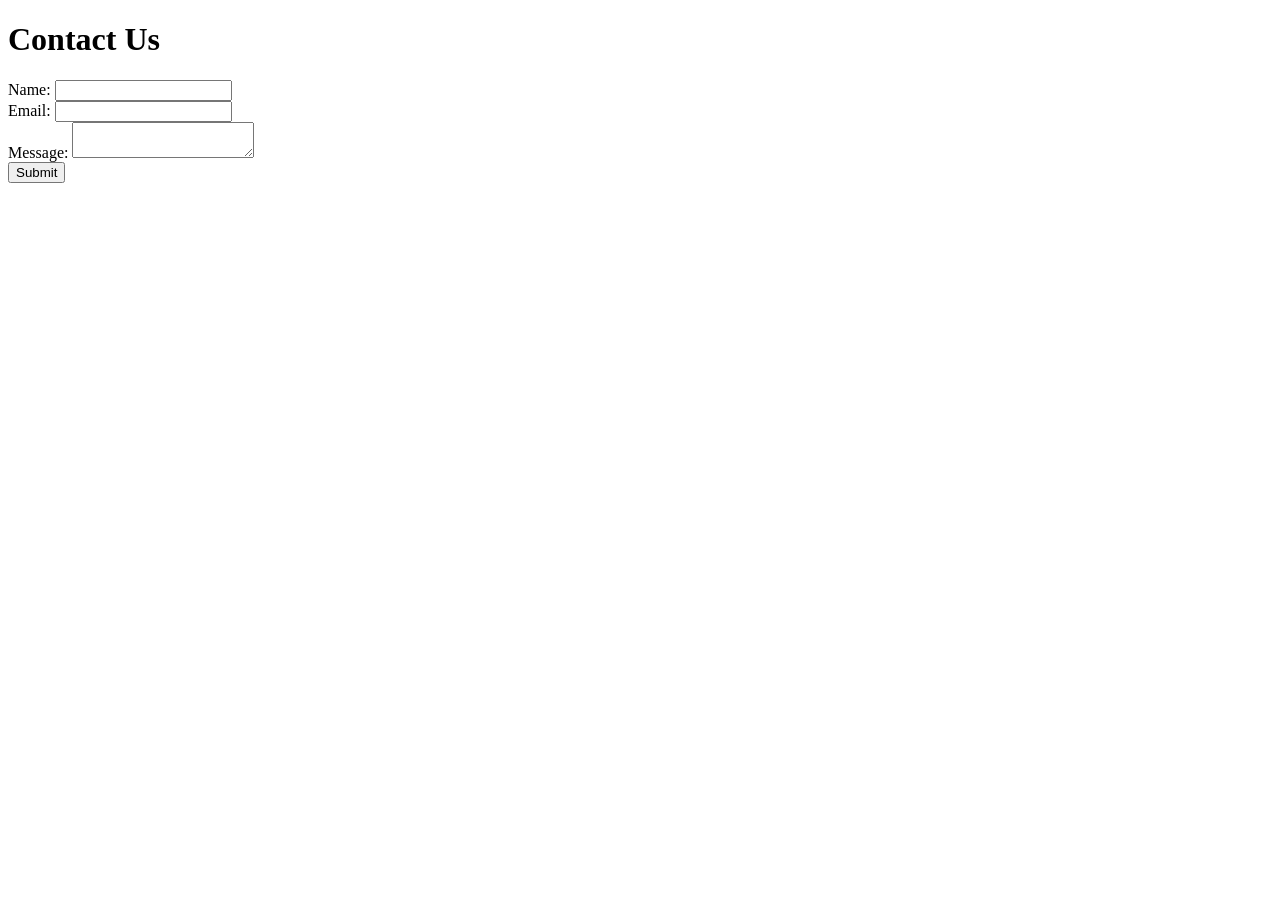
==== contact.html @ 3421e948 "Add contact form page" ====
﻿<!DOCTYPE html>
<html>
<head>
    <title>Contact Us</title>
</head>
<body>
    <h1>Contact Us</h1>
    <form>
        Name: <input type="text"><br>
        Email: <input type="email"><br>
        Message: <textarea></textarea><br>
        <button>Submit</button>
    </form>
</body>
</html>
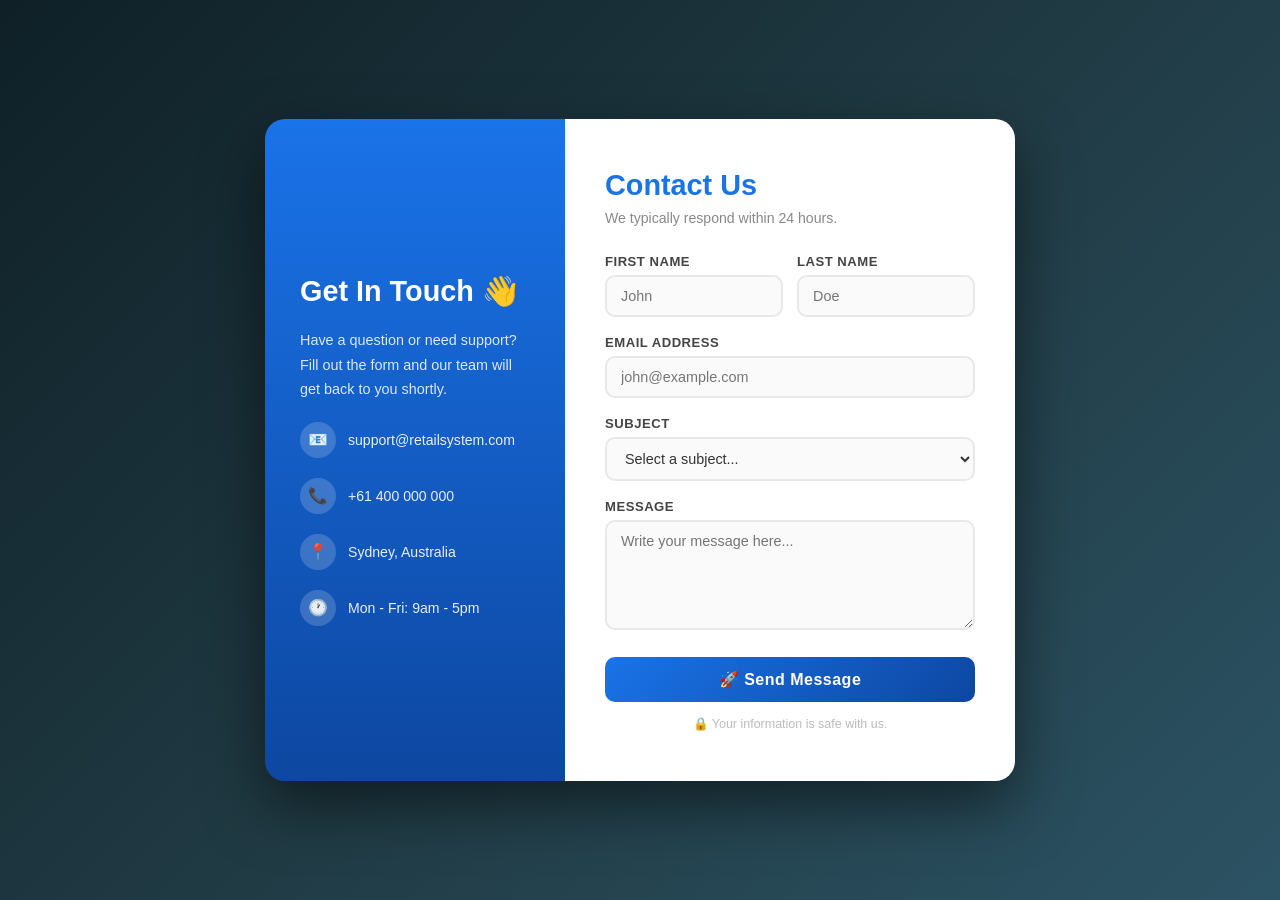
==== commit 06b501d4: "Update contact form with improved UI design" ====
--- a/contact.html
+++ b/contact.html
@@ -1,15 +1,193 @@
 ﻿<!DOCTYPE html>
-<html>
+<html lang="en">
 <head>
+    <meta charset="UTF-8">
+    <meta name="viewport" content="width=device-width, initial-scale=1.0">
     <title>Contact Us</title>
+    <style>
+        * { margin: 0; padding: 0; box-sizing: border-box; }
+
+        body {
+            font-family: 'Segoe UI', sans-serif;
+            background: linear-gradient(135deg, #0f2027, #203a43, #2c5364);
+            min-height: 100vh;
+            display: flex;
+            align-items: center;
+            justify-content: center;
+        }
+
+        .card {
+            display: flex;
+            width: 750px;
+            border-radius: 20px;
+            overflow: hidden;
+            box-shadow: 0 25px 60px rgba(0,0,0,0.5);
+        }
+
+        .left {
+            background: linear-gradient(180deg, #1a73e8, #0d47a1);
+            color: white;
+            padding: 50px 35px;
+            width: 40%;
+            display: flex;
+            flex-direction: column;
+            justify-content: center;
+            gap: 20px;
+        }
+
+        .left h2 { font-size: 1.8rem; font-weight: 700; }
+        .left p  { font-size: 0.9rem; opacity: 0.85; line-height: 1.7; }
+
+        .info-item {
+            display: flex;
+            align-items: center;
+            gap: 12px;
+            font-size: 0.88rem;
+            opacity: 0.9;
+        }
+
+        .icon {
+            width: 36px;
+            height: 36px;
+            background: rgba(255,255,255,0.2);
+            border-radius: 50%;
+            display: flex;
+            align-items: center;
+            justify-content: center;
+            font-size: 1rem;
+            flex-shrink: 0;
+        }
+
+        .right {
+            background: #fff;
+            padding: 50px 40px;
+            width: 60%;
+        }
+
+        .right h1 { color: #1a73e8; font-size: 1.8rem; margin-bottom: 8px; }
+        .right .subtitle { color: #888; font-size: 0.88rem; margin-bottom: 28px; }
+
+        .row {
+            display: grid;
+            grid-template-columns: 1fr 1fr;
+            gap: 14px;
+        }
+
+        .form-group { margin-bottom: 18px; }
+
+        label {
+            display: block;
+            font-size: 0.82rem;
+            font-weight: 600;
+            color: #444;
+            margin-bottom: 6px;
+            text-transform: uppercase;
+            letter-spacing: 0.5px;
+        }
+
+        input, textarea, select {
+            width: 100%;
+            padding: 11px 14px;
+            border: 2px solid #e8e8e8;
+            border-radius: 10px;
+            font-size: 0.9rem;
+            color: #333;
+            outline: none;
+            transition: all 0.3s;
+            font-family: inherit;
+            background: #fafafa;
+        }
+
+        input:focus, textarea:focus, select:focus {
+            border-color: #1a73e8;
+            background: white;
+            box-shadow: 0 0 0 3px rgba(26,115,232,0.1);
+        }
+
+        textarea { resize: vertical; min-height: 110px; }
+
+        button {
+            width: 100%;
+            padding: 13px;
+            background: linear-gradient(135deg, #1a73e8, #0d47a1);
+            color: white;
+            border: none;
+            border-radius: 10px;
+            font-size: 1rem;
+            font-weight: 600;
+            cursor: pointer;
+            transition: all 0.3s;
+            letter-spacing: 0.5px;
+            margin-top: 5px;
+        }
+
+        button:hover {
+            transform: translateY(-2px);
+            box-shadow: 0 8px 25px rgba(26,115,232,0.4);
+        }
+
+        .note { text-align: center; color: #bbb; font-size: 0.78rem; margin-top: 14px; }
+    </style>
 </head>
 <body>
-    <h1>Contact Us</h1>
-    <form>
-        Name: <input type="text"><br>
-        Email: <input type="email"><br>
-        Message: <textarea></textarea><br>
-        <button>Submit</button>
-    </form>
+    <div class="card">
+        <div class="left">
+            <h2>Get In Touch 👋</h2>
+            <p>Have a question or need support? Fill out the form and our team will get back to you shortly.</p>
+            <div class="info-item">
+                <div class="icon">📧</div>
+                <span>support@retailsystem.com</span>
+            </div>
+            <div class="info-item">
+                <div class="icon">📞</div>
+                <span>+61 400 000 000</span>
+            </div>
+            <div class="info-item">
+                <div class="icon">📍</div>
+                <span>Sydney, Australia</span>
+            </div>
+            <div class="info-item">
+                <div class="icon">🕐</div>
+                <span>Mon - Fri: 9am - 5pm</span>
+            </div>
+        </div>
+
+        <div class="right">
+            <h1>Contact Us</h1>
+            <p class="subtitle">We typically respond within 24 hours.</p>
+            <form>
+                <div class="row">
+                    <div class="form-group">
+                        <label>First Name</label>
+                        <input type="text" placeholder="John">
+                    </div>
+                    <div class="form-group">
+                        <label>Last Name</label>
+                        <input type="text" placeholder="Doe">
+                    </div>
+                </div>
+                <div class="form-group">
+                    <label>Email Address</label>
+                    <input type="email" placeholder="john@example.com">
+                </div>
+                <div class="form-group">
+                    <label>Subject</label>
+                    <select>
+                        <option value="">Select a subject...</option>
+                        <option>General Enquiry</option>
+                        <option>Technical Support</option>
+                        <option>Billing</option>
+                        <option>Feedback</option>
+                    </select>
+                </div>
+                <div class="form-group">
+                    <label>Message</label>
+                    <textarea placeholder="Write your message here..."></textarea>
+                </div>
+                <button type="submit">🚀 Send Message</button>
+                <p class="note">🔒 Your information is safe with us.</p>
+            </form>
+        </div>
+    </div>
 </body>
 </html>
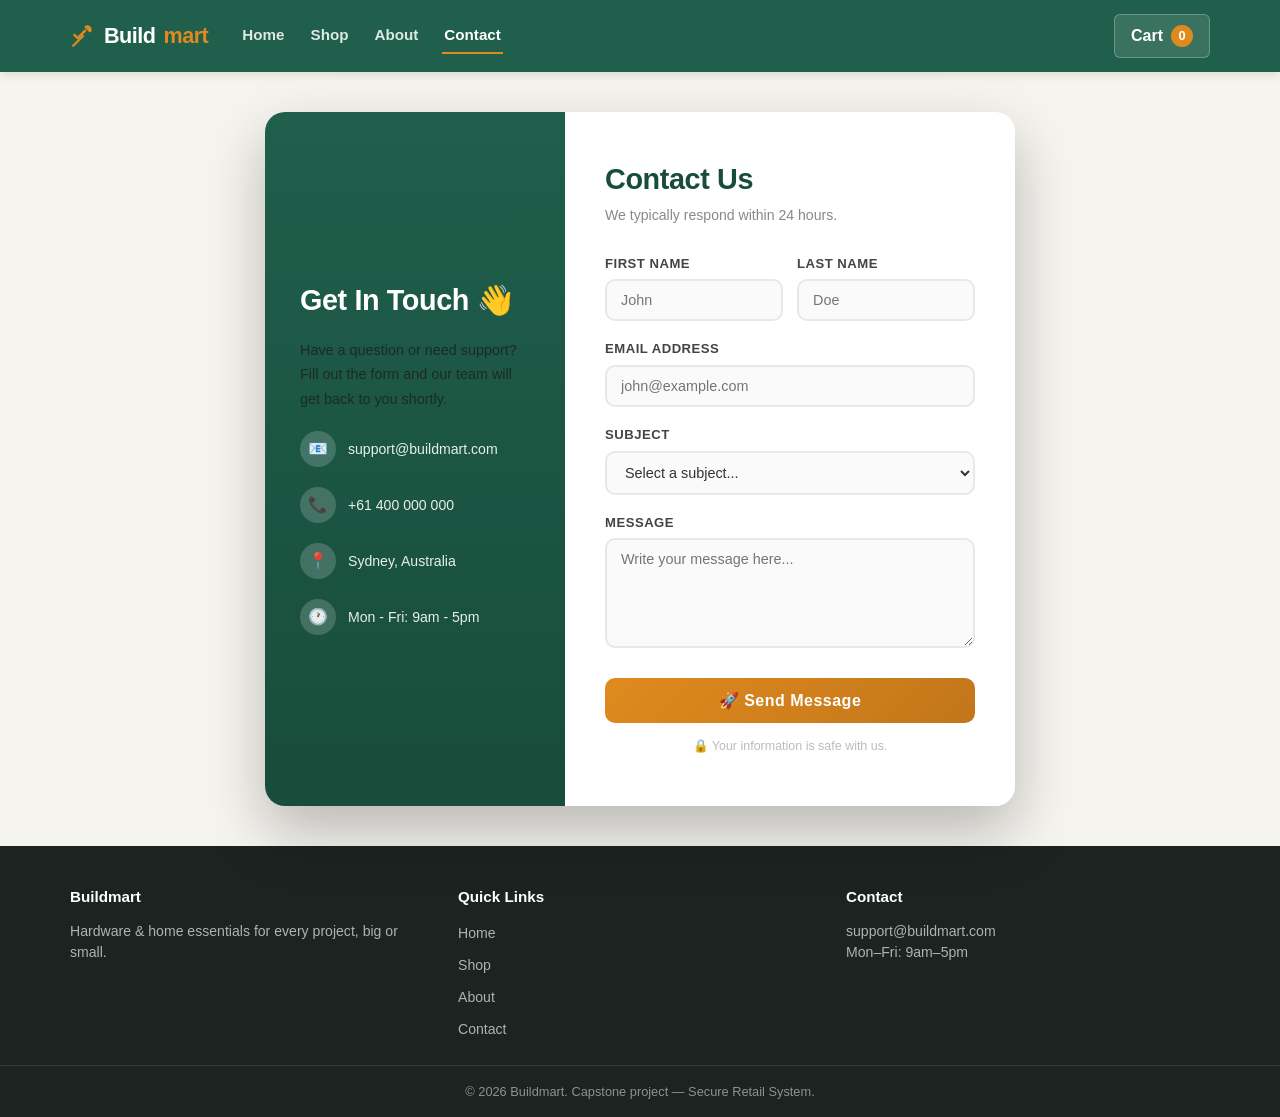
==== commit eeeaa8d8: "Integrate site: rename capstone to shop.html, add Home/About pages, shared CSS and nav, update READM" ====
--- a/contact.html
+++ b/contact.html
@@ -3,29 +3,28 @@
 <head>
     <meta charset="UTF-8">
     <meta name="viewport" content="width=device-width, initial-scale=1.0">
-    <title>Contact Us</title>
+    <title>Contact Us — Buildmart</title>
+    <link rel="stylesheet" href="css/style.css">
     <style>
-        * { margin: 0; padding: 0; box-sizing: border-box; }
-
-        body {
-            font-family: 'Segoe UI', sans-serif;
-            background: linear-gradient(135deg, #0f2027, #203a43, #2c5364);
-            min-height: 100vh;
+        .contact-wrap {
+            min-height: calc(100vh - 130px);
             display: flex;
             align-items: center;
             justify-content: center;
+            padding: 40px 20px;
         }
 
         .card {
             display: flex;
             width: 750px;
+            max-width: 100%;
             border-radius: 20px;
             overflow: hidden;
-            box-shadow: 0 25px 60px rgba(0,0,0,0.5);
+            box-shadow: 0 25px 60px rgba(0,0,0,0.25);
         }
 
         .left {
-            background: linear-gradient(180deg, #1a73e8, #0d47a1);
+            background: linear-gradient(180deg, var(--green), var(--green-dark));
             color: white;
             padding: 50px 35px;
             width: 40%;
@@ -64,7 +63,7 @@
             width: 60%;
         }
 
-        .right h1 { color: #1a73e8; font-size: 1.8rem; margin-bottom: 8px; }
+        .right h1 { color: var(--green-dark); font-size: 1.8rem; margin-bottom: 8px; }
         .right .subtitle { color: #888; font-size: 0.88rem; margin-bottom: 28px; }
 
         .row {
@@ -99,9 +98,9 @@
         }
 
         input:focus, textarea:focus, select:focus {
-            border-color: #1a73e8;
+            border-color: var(--green);
             background: white;
-            box-shadow: 0 0 0 3px rgba(26,115,232,0.1);
+            box-shadow: 0 0 0 3px rgba(31,95,75,0.1);
         }
 
         textarea { resize: vertical; min-height: 110px; }
@@ -109,7 +108,7 @@
         button {
             width: 100%;
             padding: 13px;
-            background: linear-gradient(135deg, #1a73e8, #0d47a1);
+            background: linear-gradient(135deg, var(--amber), var(--amber-dark));
             color: white;
             border: none;
             border-radius: 10px;
@@ -123,20 +122,41 @@
 
         button:hover {
             transform: translateY(-2px);
-            box-shadow: 0 8px 25px rgba(26,115,232,0.4);
+            box-shadow: 0 8px 25px rgba(224,138,30,0.4);
         }
 
         .note { text-align: center; color: #bbb; font-size: 0.78rem; margin-top: 14px; }
     </style>
 </head>
 <body>
+
+<header class="site-header">
+  <div class="bar">
+    <div class="logo">
+      <svg viewBox="0 0 24 24" fill="none" stroke="#e08a1e" stroke-width="2.2" stroke-linecap="round" stroke-linejoin="round"><path d="M14 7l-7 7-3-3"/><path d="M3 21l9-9"/><path d="M14.5 3.5a3 3 0 0 1 4 4l-4-4z"/></svg>
+      Build<span>mart</span>
+    </div>
+    <nav class="site-nav">
+      <a href="index.html">Home</a>
+      <a href="shop.html">Shop</a>
+      <a href="about.html">About</a>
+      <a href="contact.html" class="active">Contact</a>
+    </nav>
+    <a href="shop.html" class="cart-btn">
+      Cart
+      <span class="cart-count">0</span>
+    </a>
+  </div>
+</header>
+
+<div class="contact-wrap">
     <div class="card">
         <div class="left">
             <h2>Get In Touch 👋</h2>
             <p>Have a question or need support? Fill out the form and our team will get back to you shortly.</p>
             <div class="info-item">
                 <div class="icon">📧</div>
-                <span>support@retailsystem.com</span>
+                <span>support@buildmart.com</span>
             </div>
             <div class="info-item">
                 <div class="icon">📞</div>
@@ -189,5 +209,31 @@
             </form>
         </div>
     </div>
+</div>
+
+<footer class="site-footer">
+  <div class="footer-inner">
+    <div>
+      <h4>Buildmart</h4>
+      <p>Hardware &amp; home essentials for every project, big or small.</p>
+    </div>
+    <div>
+      <h4>Quick Links</h4>
+      <ul>
+        <li><a href="index.html">Home</a></li>
+        <li><a href="shop.html">Shop</a></li>
+        <li><a href="about.html">About</a></li>
+        <li><a href="contact.html">Contact</a></li>
+      </ul>
+    </div>
+    <div>
+      <h4>Contact</h4>
+      <p>support@buildmart.com</p>
+      <p>Mon–Fri: 9am–5pm</p>
+    </div>
+  </div>
+  <div class="footer-bottom">&copy; 2026 Buildmart. Capstone project — Secure Retail System.</div>
+</footer>
+
 </body>
 </html>
--- a/css/style.css
+++ b/css/style.css
@@ -0,0 +1,251 @@
+/* ==========================================================================
+   Buildmart — Shared Stylesheet
+   Used by: index.html, about.html, shop.html, contact.html
+   ========================================================================== */
+
+:root {
+  --ink: #1c2321;
+  --paper: #f6f4ef;
+  --card: #ffffff;
+  --line: #e3ded4;
+  --green: #1f5f4b;
+  --green-dark: #184c3b;
+  --amber: #e08a1e;
+  --amber-dark: #c2761a;
+  --muted: #6b7270;
+  --radius: 10px;
+  --shadow: 0 1px 3px rgba(28, 35, 33, .08), 0 8px 24px rgba(28, 35, 33, .05);
+}
+
+* { box-sizing: border-box; margin: 0; padding: 0; }
+
+html { scroll-behavior: smooth; }
+
+body {
+  font-family: "Inter", -apple-system, BlinkMacSystemFont, "Segoe UI", Roboto, sans-serif;
+  background: var(--paper);
+  color: var(--ink);
+  line-height: 1.5;
+  -webkit-font-smoothing: antialiased;
+}
+
+/* ---------- Typography ---------- */
+h1, h2, h3 { letter-spacing: -.4px; line-height: 1.2; }
+p { color: var(--ink); }
+a { color: inherit; text-decoration: none; }
+
+/* ---------- Header / Nav ---------- */
+header.site-header {
+  background: var(--green);
+  color: #fff;
+  position: sticky;
+  top: 0;
+  z-index: 40;
+  box-shadow: 0 2px 10px rgba(0, 0, 0, .12);
+}
+.bar {
+  max-width: 1180px;
+  margin: 0 auto;
+  padding: 14px 20px;
+  display: flex;
+  align-items: center;
+  gap: 20px;
+  flex-wrap: wrap;
+}
+.logo {
+  font-weight: 800;
+  font-size: 1.35rem;
+  letter-spacing: -.5px;
+  display: flex;
+  align-items: center;
+  gap: 8px;
+}
+.logo span { color: var(--amber); }
+.logo svg { width: 26px; height: 26px; }
+
+.site-nav {
+  display: flex;
+  gap: 22px;
+  margin-left: 12px;
+  flex: 1;
+}
+.site-nav a {
+  font-weight: 600;
+  font-size: .95rem;
+  color: rgba(255, 255, 255, .85);
+  padding: 6px 2px;
+  border-bottom: 2px solid transparent;
+  transition: color .15s ease, border-color .15s ease;
+}
+.site-nav a:hover,
+.site-nav a.active {
+  color: #fff;
+  border-bottom-color: var(--amber);
+}
+
+.cart-btn {
+  background: rgba(255, 255, 255, .12);
+  border: 1px solid rgba(255, 255, 255, .25);
+  color: #fff;
+  border-radius: 6px;
+  padding: 9px 16px;
+  font-weight: 600;
+  cursor: pointer;
+  display: flex;
+  align-items: center;
+  gap: 8px;
+  white-space: nowrap;
+}
+.cart-btn:hover { background: rgba(255, 255, 255, .2); }
+.cart-count {
+  background: var(--amber);
+  color: #fff;
+  border-radius: 999px;
+  min-width: 22px;
+  height: 22px;
+  padding: 0 6px;
+  font-size: .8rem;
+  display: inline-flex;
+  align-items: center;
+  justify-content: center;
+}
+
+@media (max-width: 720px) {
+  .site-nav { order: 3; width: 100%; gap: 16px; }
+}
+
+/* ---------- Layout ---------- */
+.wrap {
+  max-width: 1180px;
+  margin: 0 auto;
+  padding: 28px 20px 60px;
+}
+.page-title { font-size: 1.5rem; font-weight: 800; margin-bottom: 4px; }
+.page-sub { color: var(--muted); margin-bottom: 24px; font-size: .95rem; }
+
+.grid {
+  display: grid;
+  grid-template-columns: repeat(auto-fill, minmax(220px, 1fr));
+  gap: 18px;
+}
+
+/* ---------- Hero (Home page) ---------- */
+.hero {
+  background: linear-gradient(135deg, var(--green), var(--green-dark));
+  color: #fff;
+}
+.hero-inner {
+  max-width: 1180px;
+  margin: 0 auto;
+  padding: 70px 20px;
+  display: grid;
+  grid-template-columns: 1.2fr 1fr;
+  gap: 32px;
+  align-items: center;
+}
+.hero h1 { font-size: 2.4rem; font-weight: 800; margin-bottom: 14px; }
+.hero p { color: rgba(255, 255, 255, .85); font-size: 1.05rem; margin-bottom: 24px; max-width: 46ch; }
+.hero-actions { display: flex; gap: 14px; flex-wrap: wrap; }
+.btn {
+  display: inline-block;
+  border: 0;
+  border-radius: 8px;
+  padding: 12px 22px;
+  font-weight: 700;
+  font-size: .95rem;
+  cursor: pointer;
+  transition: transform .15s ease, background .15s ease;
+}
+.btn:hover { transform: translateY(-2px); }
+.btn-primary { background: var(--amber); color: #fff; }
+.btn-primary:hover { background: var(--amber-dark); }
+.btn-secondary { background: rgba(255, 255, 255, .12); color: #fff; border: 1px solid rgba(255, 255, 255, .35); }
+.btn-secondary:hover { background: rgba(255, 255, 255, .2); }
+
+.hero-art {
+  aspect-ratio: 4/3;
+  background: rgba(255, 255, 255, .08);
+  border: 1px solid rgba(255, 255, 255, .18);
+  border-radius: var(--radius);
+  display: grid;
+  place-items: center;
+  font-size: 4rem;
+}
+
+.features {
+  max-width: 1180px;
+  margin: 0 auto;
+  padding: 50px 20px;
+  display: grid;
+  grid-template-columns: repeat(auto-fit, minmax(220px, 1fr));
+  gap: 20px;
+}
+.feature-card {
+  background: var(--card);
+  border: 1px solid var(--line);
+  border-radius: var(--radius);
+  padding: 22px;
+}
+.feature-card .icon { font-size: 1.8rem; margin-bottom: 10px; }
+.feature-card h3 { font-size: 1.05rem; margin-bottom: 6px; }
+.feature-card p { color: var(--muted); font-size: .9rem; }
+
+/* ---------- Cards / Sections (About page etc.) ---------- */
+.section { max-width: 900px; margin: 0 auto; padding: 50px 20px; }
+.card-block {
+  background: var(--card);
+  border: 1px solid var(--line);
+  border-radius: var(--radius);
+  box-shadow: var(--shadow);
+  padding: 32px;
+  margin-bottom: 24px;
+}
+.card-block h2 { font-size: 1.3rem; margin-bottom: 14px; color: var(--green-dark); }
+.card-block p { margin-bottom: 12px; color: var(--ink); }
+.card-block ul { padding-left: 20px; color: var(--ink); }
+.card-block li { margin-bottom: 6px; }
+
+.team-grid {
+  display: grid;
+  grid-template-columns: repeat(auto-fill, minmax(180px, 1fr));
+  gap: 14px;
+  margin-top: 16px;
+}
+.team-card {
+  background: var(--paper);
+  border: 1px solid var(--line);
+  border-radius: 8px;
+  padding: 14px;
+  text-align: center;
+}
+.team-card .role { color: var(--muted); font-size: .8rem; margin-top: 4px; }
+
+/* ---------- Footer ---------- */
+footer.site-footer {
+  background: var(--ink);
+  color: rgba(255, 255, 255, .75);
+}
+.footer-inner {
+  max-width: 1180px;
+  margin: 0 auto;
+  padding: 40px 20px 24px;
+  display: grid;
+  grid-template-columns: repeat(auto-fit, minmax(200px, 1fr));
+  gap: 24px;
+}
+.footer-inner h4 { color: #fff; font-size: .95rem; margin-bottom: 12px; }
+.footer-inner a, .footer-inner p { font-size: .88rem; color: rgba(255, 255, 255, .65); }
+.footer-inner ul { list-style: none; display: flex; flex-direction: column; gap: 8px; }
+.footer-inner a:hover { color: #fff; }
+.footer-bottom {
+  border-top: 1px solid rgba(255, 255, 255, .1);
+  text-align: center;
+  padding: 16px 20px;
+  font-size: .8rem;
+  color: rgba(255, 255, 255, .5);
+}
+
+@media (max-width: 720px) {
+  .hero-inner { grid-template-columns: 1fr; padding: 40px 20px; }
+  .hero-art { order: -1; }
+}
